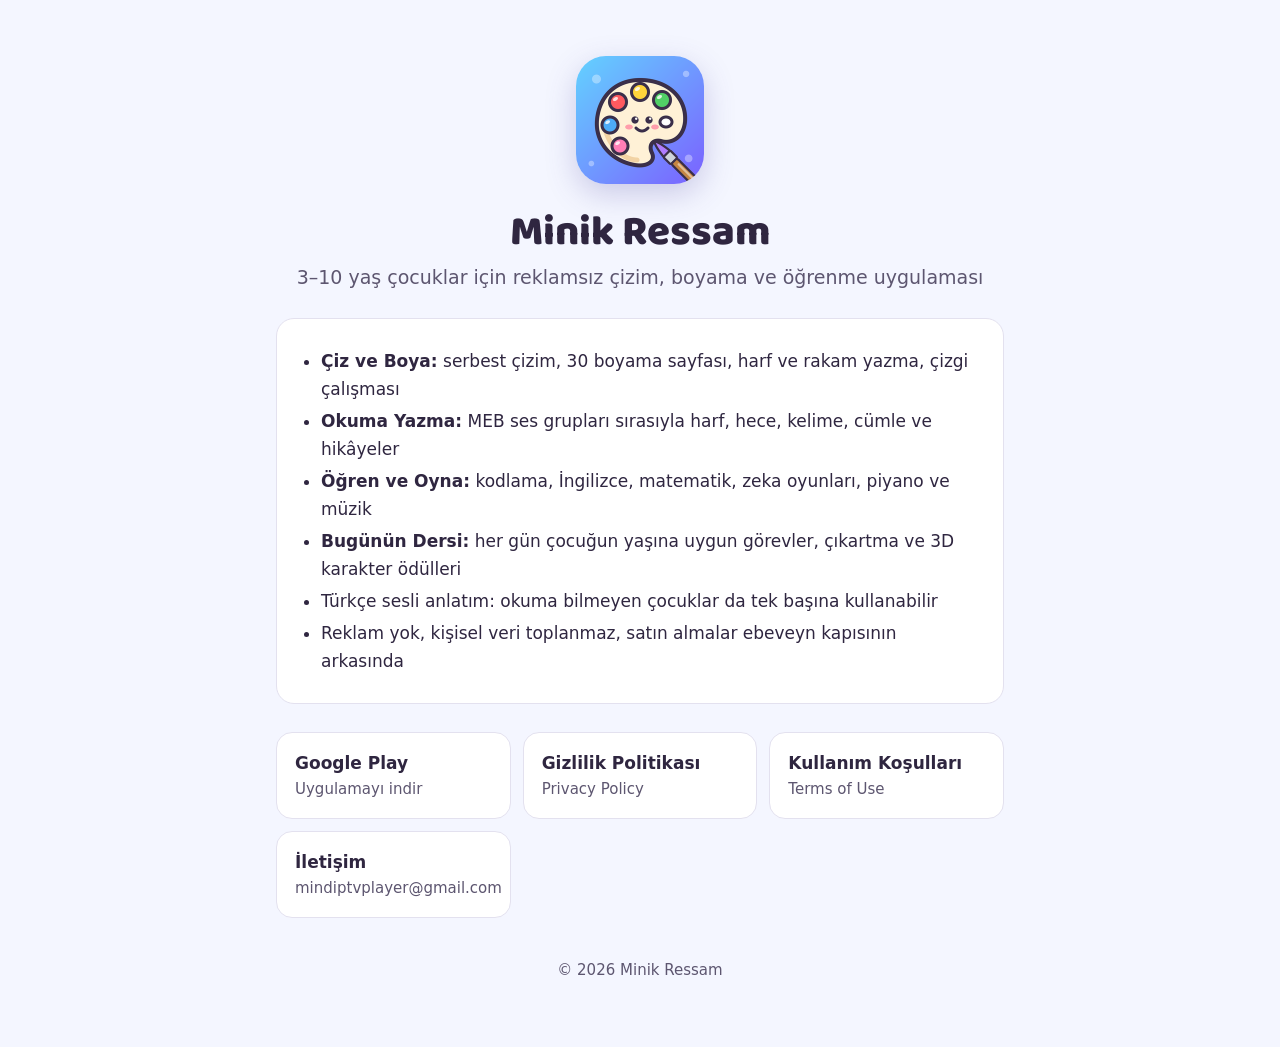
==== index.html @ 478c1c88 "Minik Ressam: gizlilik politikası, kullanım koşulları ve tanıtım sayfası" ====
<!doctype html>
<html lang="tr">
<head>
<meta charset="utf-8">
<meta name="viewport" content="width=device-width, initial-scale=1">
<title>Minik Ressam</title>
<meta name="description" content="Minik Ressam: 3–10 yaş çocuklar için reklamsız çizim, boyama, okuma yazma, kodlama, İngilizce, matematik, zeka ve müzik uygulaması.">
<link rel="icon" href="assets/favicon.png">
<link rel="stylesheet" href="assets/style.css">
</head>
<body>
<main>
  <section class="hero">
    <img src="assets/icon.png" alt="Minik Ressam simgesi">
    <h1>Minik Ressam</h1>
    <p>3–10 yaş çocuklar için reklamsız çizim, boyama ve öğrenme uygulaması</p>
  </section>

  <div class="card">
    <ul>
      <li><strong>Çiz ve Boya:</strong> serbest çizim, 30 boyama sayfası, harf ve rakam yazma, çizgi çalışması</li>
      <li><strong>Okuma Yazma:</strong> MEB ses grupları sırasıyla harf, hece, kelime, cümle ve hikâyeler</li>
      <li><strong>Öğren ve Oyna:</strong> kodlama, İngilizce, matematik, zeka oyunları, piyano ve müzik</li>
      <li><strong>Bugünün Dersi:</strong> her gün çocuğun yaşına uygun görevler, çıkartma ve 3D karakter ödülleri</li>
      <li>Türkçe sesli anlatım: okuma bilmeyen çocuklar da tek başına kullanabilir</li>
      <li>Reklam yok, kişisel veri toplanmaz, satın almalar ebeveyn kapısının arkasında</li>
    </ul>
  </div>

  <nav class="links">
    <a href="https://play.google.com/store/apps/details?id=com.hkn.birce" rel="noopener">Google Play<span>Uygulamayı indir</span></a>
    <a href="gizlilik/">Gizlilik Politikası<span>Privacy Policy</span></a>
    <a href="kullanim-kosullari/">Kullanım Koşulları<span>Terms of Use</span></a>
    <a href="mailto:mindiptvplayer@gmail.com">İletişim<span>mindiptvplayer@gmail.com</span></a>
  </nav>

  <footer>© 2026 Minik Ressam</footer>
</main>
</body>
</html>
---- assets/style.css ----
@font-face {
  font-family: "Baloo 2";
  src: url("Baloo2-ExtraBold.ttf") format("truetype");
  font-weight: 800;
  font-display: swap;
}

:root {
  --bg: #f4f6ff;
  --card: #ffffff;
  --ink: #2f2640;
  --ink-soft: #5d5670;
  --line: #e3e1ef;
  --accent: #6c63ff;
  --accent-soft: #ecebff;
  --ok: #2e9d57;
  color-scheme: light;
}

@media (prefers-color-scheme: dark) {
  :root:not([data-theme="light"]) {
    --bg: #17141f;
    --card: #221e2d;
    --ink: #f1eef8;
    --ink-soft: #b9b3c9;
    --line: #36304a;
    --accent: #a19bff;
    --accent-soft: #2d2945;
    --ok: #6fd391;
    color-scheme: dark;
  }
}

:root[data-theme="dark"] {
  --bg: #17141f;
  --card: #221e2d;
  --ink: #f1eef8;
  --ink-soft: #b9b3c9;
  --line: #36304a;
  --accent: #a19bff;
  --accent-soft: #2d2945;
  --ok: #6fd391;
  color-scheme: dark;
}

* { box-sizing: border-box; }

html { -webkit-text-size-adjust: 100%; }

body {
  margin: 0;
  background: var(--bg);
  color: var(--ink);
  font: 17px/1.65 system-ui, -apple-system, "Segoe UI", Roboto, "Noto Sans", sans-serif;
}

main {
  max-width: 760px;
  margin: 0 auto;
  padding: 32px 16px 64px;
}

header.top {
  display: flex;
  align-items: center;
  gap: 14px;
  margin-bottom: 24px;
}

header.top img {
  width: 56px;
  height: 56px;
  border-radius: 14px;
}

header.top a {
  color: inherit;
  text-decoration: none;
  font: 800 26px/1.1 "Baloo 2", system-ui, sans-serif;
}

h1, h2 {
  font-family: "Baloo 2", system-ui, sans-serif;
  font-weight: 800;
  line-height: 1.2;
}

h1 { font-size: 34px; margin: 0 0 4px; }
h2 { font-size: 22px; margin: 32px 0 8px; }

.updated { color: var(--ink-soft); margin: 0 0 24px; }

.card {
  background: var(--card);
  border: 1px solid var(--line);
  border-radius: 18px;
  padding: 20px 22px;
  margin: 16px 0;
}

.card.summary { border-color: var(--accent); background: var(--accent-soft); }

ul { padding-left: 22px; margin: 8px 0; }
li { margin: 4px 0; }

a { color: var(--accent); }

.lang {
  margin-top: 48px;
  padding-top: 8px;
  border-top: 2px dashed var(--line);
}

.hero {
  text-align: center;
  padding: 24px 0 8px;
}

.hero img {
  width: 128px;
  height: 128px;
  border-radius: 30px;
  box-shadow: 0 10px 30px rgba(80, 70, 160, .25);
}

.hero h1 { font-size: 42px; margin-top: 16px; }
.hero p { color: var(--ink-soft); font-size: 19px; margin: 4px 0 0; }

.links {
  display: grid;
  grid-template-columns: repeat(auto-fit, minmax(200px, 1fr));
  gap: 12px;
  margin: 28px 0;
}

.links a {
  display: block;
  background: var(--card);
  border: 1px solid var(--line);
  border-radius: 16px;
  padding: 16px 18px;
  text-decoration: none;
  color: var(--ink);
  font-weight: 600;
}

.links a span { display: block; color: var(--ink-soft); font-weight: 400; font-size: 15px; }

footer {
  color: var(--ink-soft);
  font-size: 15px;
  margin-top: 40px;
  text-align: center;
}
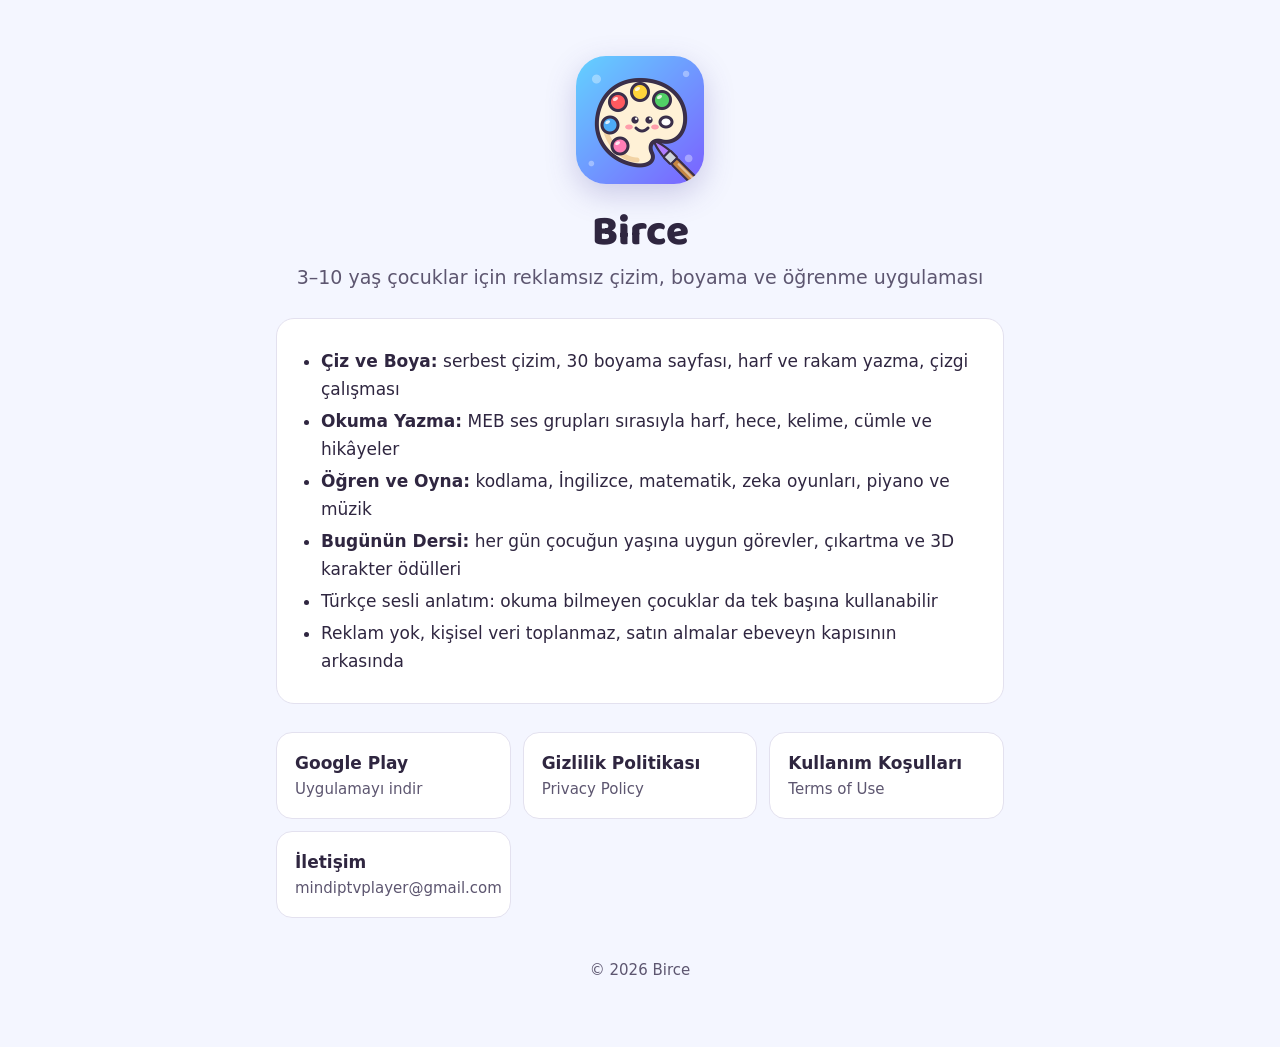
==== commit 5c60b4f5: "Uygulamanın adı Birce oldu" ====
--- a/index.html
+++ b/index.html
@@ -3,16 +3,16 @@
 <head>
 <meta charset="utf-8">
 <meta name="viewport" content="width=device-width, initial-scale=1">
-<title>Minik Ressam</title>
-<meta name="description" content="Minik Ressam: 3–10 yaş çocuklar için reklamsız çizim, boyama, okuma yazma, kodlama, İngilizce, matematik, zeka ve müzik uygulaması.">
+<title>Birce</title>
+<meta name="description" content="Birce: 3–10 yaş çocuklar için reklamsız çizim, boyama, okuma yazma, kodlama, İngilizce, matematik, zeka ve müzik uygulaması.">
 <link rel="icon" href="assets/favicon.png">
 <link rel="stylesheet" href="assets/style.css">
 </head>
 <body>
 <main>
   <section class="hero">
-    <img src="assets/icon.png" alt="Minik Ressam simgesi">
-    <h1>Minik Ressam</h1>
+    <img src="assets/icon.png" alt="Birce simgesi">
+    <h1>Birce</h1>
     <p>3–10 yaş çocuklar için reklamsız çizim, boyama ve öğrenme uygulaması</p>
   </section>
 
@@ -34,7 +34,7 @@
     <a href="mailto:mindiptvplayer@gmail.com">İletişim<span>mindiptvplayer@gmail.com</span></a>
   </nav>
 
-  <footer>© 2026 Minik Ressam</footer>
+  <footer>© 2026 Birce</footer>
 </main>
 </body>
 </html>
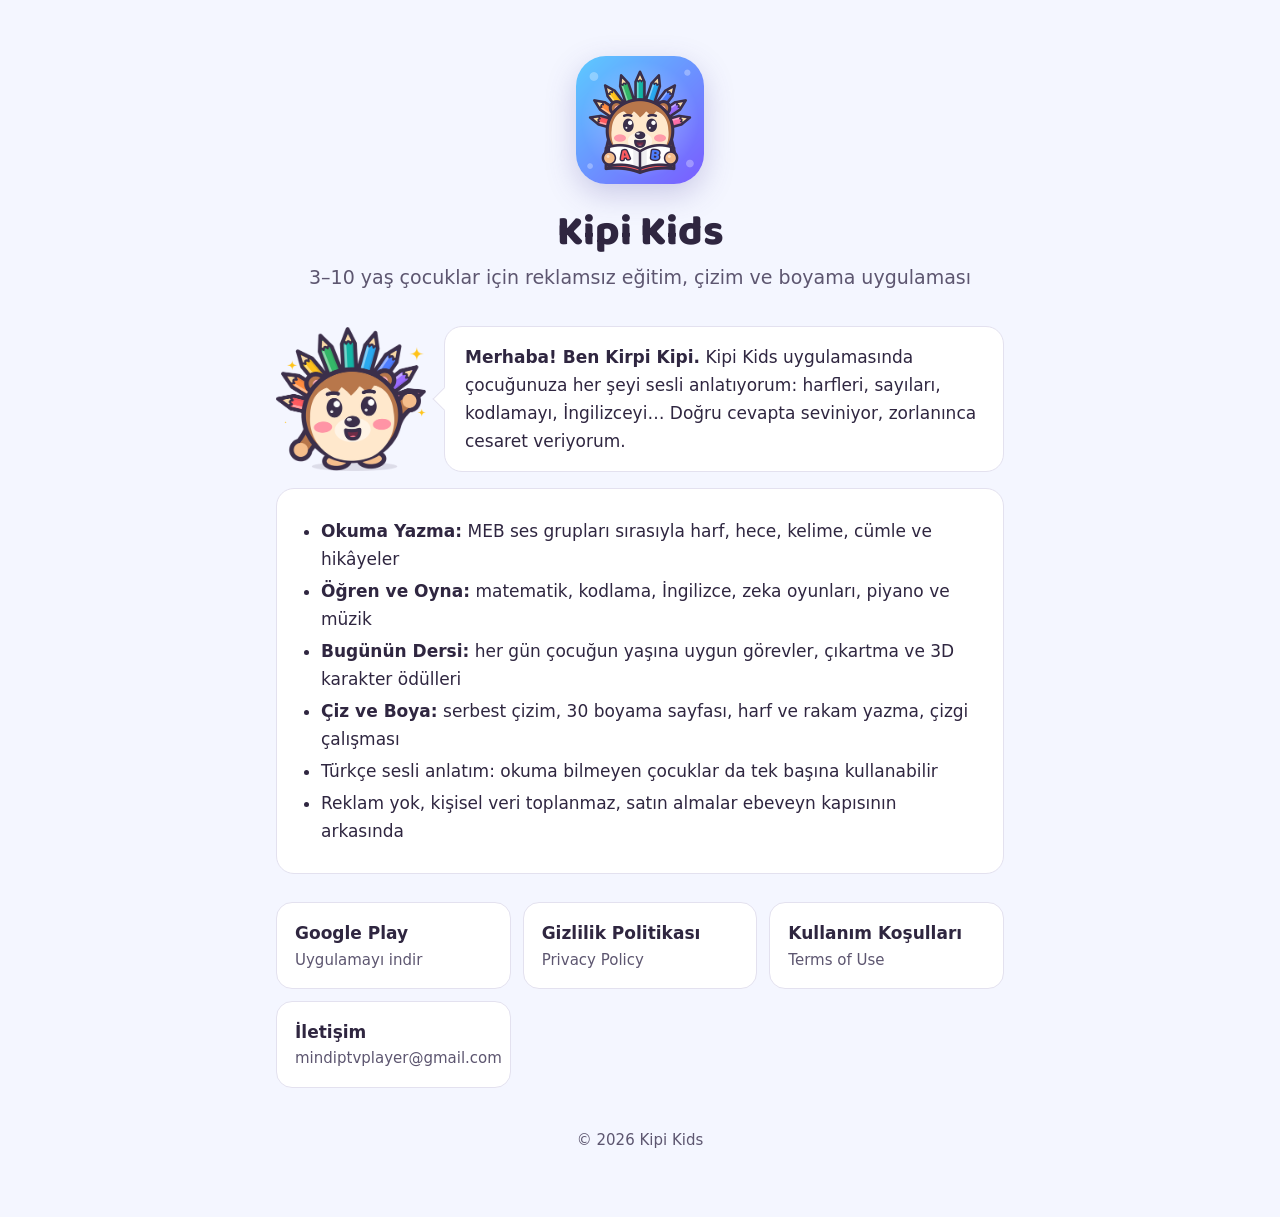
==== commit d8b4c612: "Uygulamanın adı Kipi Kids oldu; rehberi Kirpi Kipi Yeni simge (elinde ABC kitabıyla kalem dikenli ki" ====
--- a/index.html
+++ b/index.html
@@ -3,25 +3,31 @@
 <head>
 <meta charset="utf-8">
 <meta name="viewport" content="width=device-width, initial-scale=1">
-<title>Birce</title>
-<meta name="description" content="Birce: 3–10 yaş çocuklar için reklamsız çizim, boyama, okuma yazma, kodlama, İngilizce, matematik, zeka ve müzik uygulaması.">
+<title>Kipi Kids</title>
+<meta name="description" content="Kipi Kids: 3–10 yaş çocuklar için reklamsız eğitim uygulaması. Okuma yazma, matematik, kodlama, İngilizce, zeka oyunları, çizim, boyama ve müzik; rehberi Kirpi Kipi.">
 <link rel="icon" href="assets/favicon.png">
 <link rel="stylesheet" href="assets/style.css">
 </head>
 <body>
 <main>
   <section class="hero">
-    <img src="assets/icon.png" alt="Birce simgesi">
-    <h1>Birce</h1>
-    <p>3–10 yaş çocuklar için reklamsız çizim, boyama ve öğrenme uygulaması</p>
+    <img src="assets/icon.png" alt="Kipi Kids simgesi">
+    <h1>Kipi Kids</h1>
+    <p>3–10 yaş çocuklar için reklamsız eğitim, çizim ve boyama uygulaması</p>
+  </section>
+
+  <section class="mascot">
+    <img src="assets/kipi.png" width="360" height="347" alt="El sallayan, dikenleri renkli kalemlerden kirpi Kipi">
+    <p class="bubble"><strong>Merhaba! Ben Kirpi Kipi.</strong> Kipi Kids uygulamasında çocuğunuza her şeyi sesli
+    anlatıyorum: harfleri, sayıları, kodlamayı, İngilizceyi… Doğru cevapta seviniyor, zorlanınca cesaret veriyorum.</p>
   </section>
 
   <div class="card">
     <ul>
+      <li><strong>Okuma Yazma:</strong> MEB ses grupları sırasıyla harf, hece, kelime, cümle ve hikâyeler</li>
+      <li><strong>Öğren ve Oyna:</strong> matematik, kodlama, İngilizce, zeka oyunları, piyano ve müzik</li>
+      <li><strong>Bugünün Dersi:</strong> her gün çocuğun yaşına uygun görevler, çıkartma ve 3D karakter ödülleri</li>
       <li><strong>Çiz ve Boya:</strong> serbest çizim, 30 boyama sayfası, harf ve rakam yazma, çizgi çalışması</li>
-      <li><strong>Okuma Yazma:</strong> MEB ses grupları sırasıyla harf, hece, kelime, cümle ve hikâyeler</li>
-      <li><strong>Öğren ve Oyna:</strong> kodlama, İngilizce, matematik, zeka oyunları, piyano ve müzik</li>
-      <li><strong>Bugünün Dersi:</strong> her gün çocuğun yaşına uygun görevler, çıkartma ve 3D karakter ödülleri</li>
       <li>Türkçe sesli anlatım: okuma bilmeyen çocuklar da tek başına kullanabilir</li>
       <li>Reklam yok, kişisel veri toplanmaz, satın almalar ebeveyn kapısının arkasında</li>
     </ul>
@@ -34,7 +40,7 @@
     <a href="mailto:mindiptvplayer@gmail.com">İletişim<span>mindiptvplayer@gmail.com</span></a>
   </nav>
 
-  <footer>© 2026 Birce</footer>
+  <footer>© 2026 Kipi Kids</footer>
 </main>
 </body>
 </html>
--- a/assets/style.css
+++ b/assets/style.css
@@ -152,3 +152,45 @@
   margin-top: 40px;
   text-align: center;
 }
+
+.mascot {
+  display: flex;
+  align-items: center;
+  gap: 18px;
+  margin: 24px 0 8px;
+}
+
+.mascot img {
+  flex: none;
+  width: 150px;
+  height: auto;
+}
+
+.bubble {
+  position: relative;
+  margin: 0;
+  background: var(--card);
+  border: 1px solid var(--line);
+  border-radius: 18px;
+  padding: 16px 20px;
+}
+
+/* Konuşma balonunun Kipi'ye bakan ucu. */
+.bubble::before {
+  content: "";
+  position: absolute;
+  left: -9px;
+  top: 50%;
+  width: 16px;
+  height: 16px;
+  background: var(--card);
+  border-left: 1px solid var(--line);
+  border-bottom: 1px solid var(--line);
+  transform: translateY(-50%) rotate(45deg);
+}
+
+@media (max-width: 520px) {
+  .mascot { flex-direction: column; text-align: center; }
+  .mascot img { width: 130px; }
+  .bubble::before { left: 50%; top: -9px; transform: translateX(-50%) rotate(135deg); }
+}
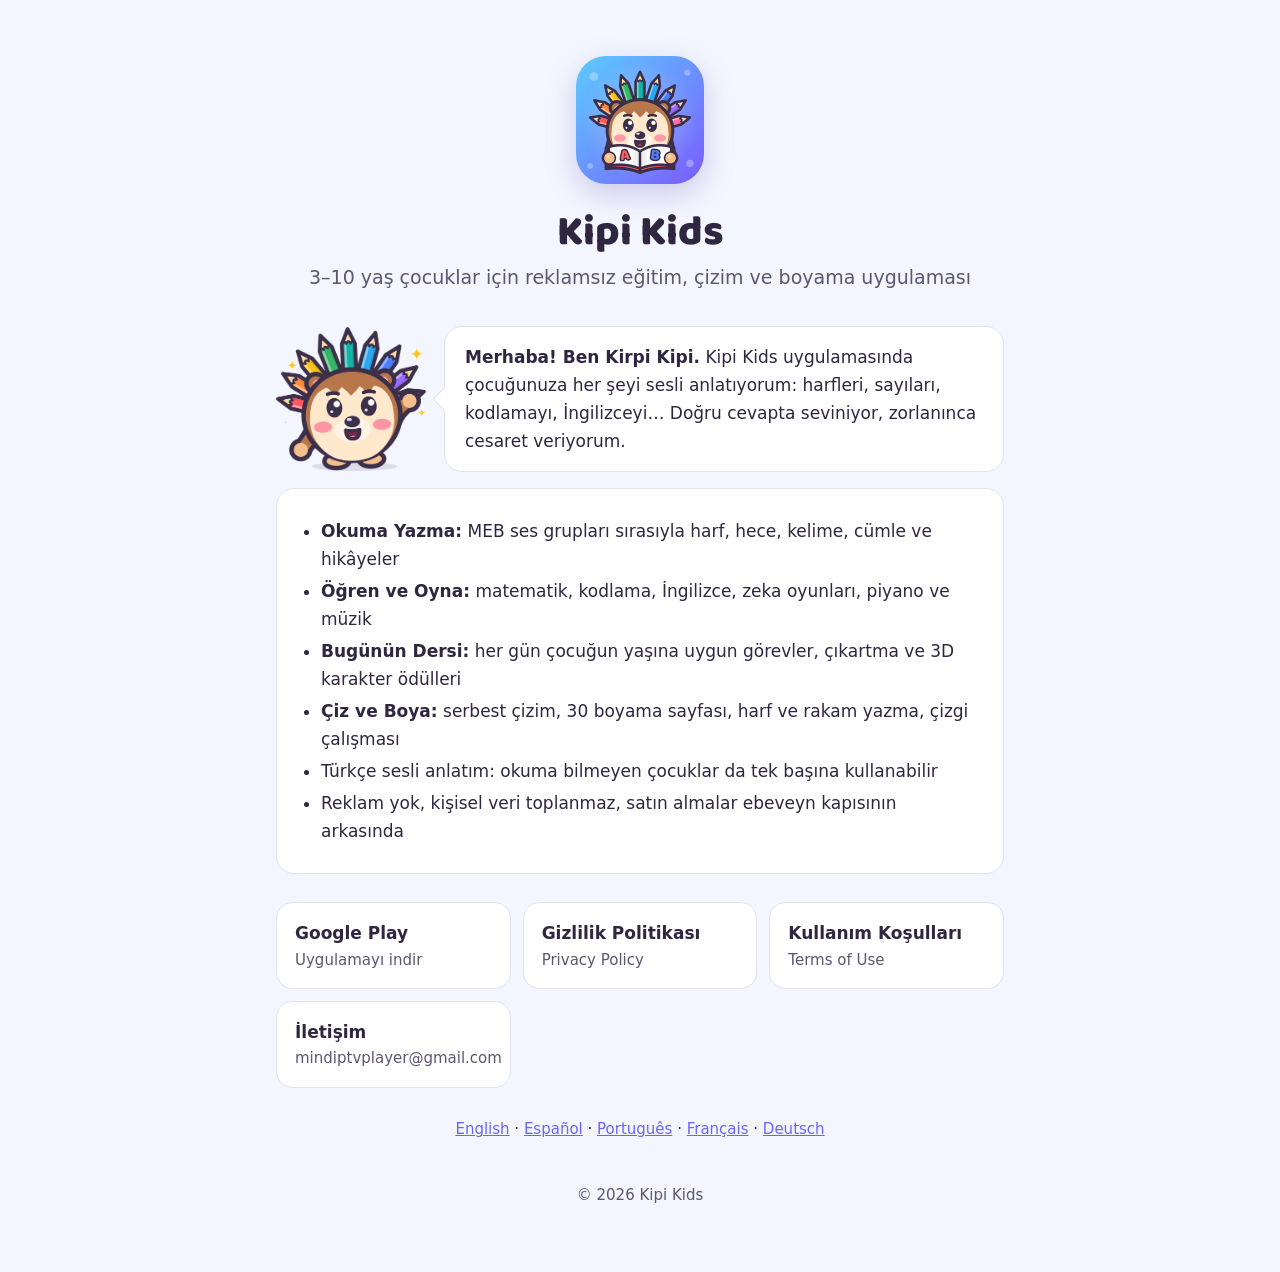
==== commit 94a33932: "İngilizce, İspanyolca, Portekizce, Fransızca ve Almanca gizlilik politikası ve kullanım koşulları Co" ====
--- a/index.html
+++ b/index.html
@@ -40,6 +40,8 @@
     <a href="mailto:mindiptvplayer@gmail.com">İletişim<span>mindiptvplayer@gmail.com</span></a>
   </nav>
 
+  <p class="langs"><a href="en/privacy/" lang="en">English</a> · <a href="es/privacidad/" lang="es">Español</a> · <a href="pt/privacidade/" lang="pt">Português</a> · <a href="fr/confidentialite/" lang="fr">Français</a> · <a href="de/datenschutz/" lang="de">Deutsch</a></p>
+
   <footer>© 2026 Kipi Kids</footer>
 </main>
 </body>
--- a/assets/style.css
+++ b/assets/style.css
@@ -194,3 +194,10 @@
   .mascot img { width: 130px; }
   .bubble::before { left: 50%; top: -9px; transform: translateX(-50%) rotate(135deg); }
 }
+
+.langs {
+  margin-top: 28px;
+  text-align: center;
+  font-size: 15px;
+  line-height: 1.8;
+}
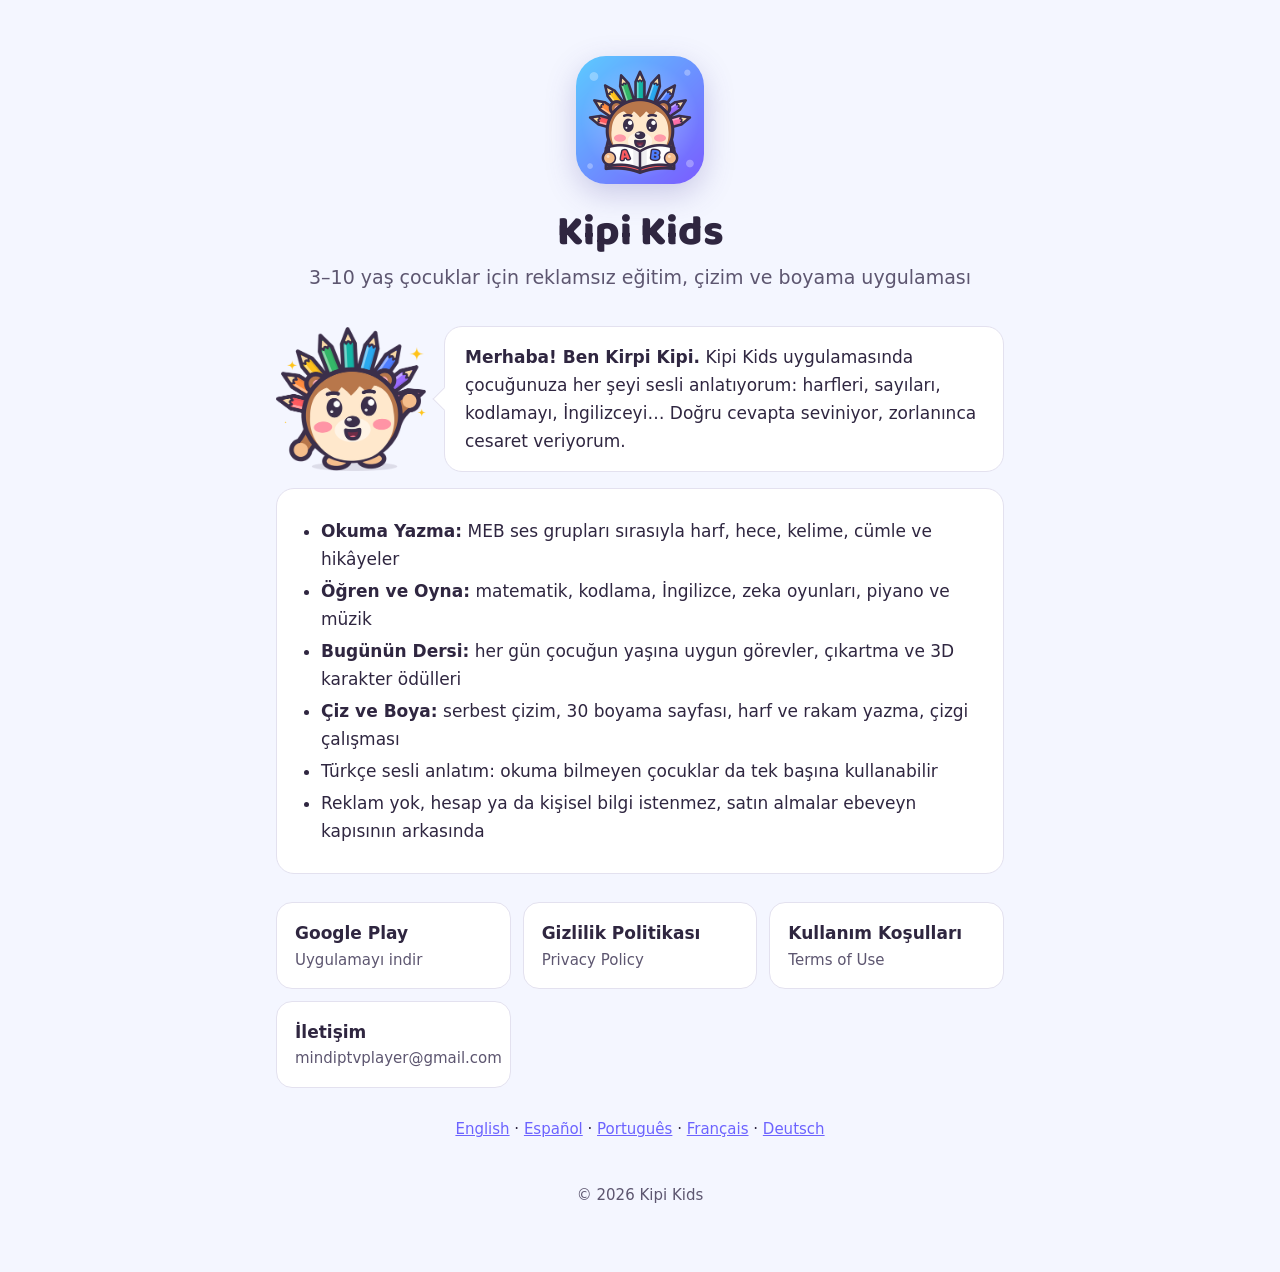
==== commit b3d4a54a: "Ücretsiz sürüm kaydı (Firebase, geri çözülemez cihaz kodu): 7 dilde gizlilik ve koşullar Co-Authored" ====
--- a/index.html
+++ b/index.html
@@ -29,7 +29,7 @@
       <li><strong>Bugünün Dersi:</strong> her gün çocuğun yaşına uygun görevler, çıkartma ve 3D karakter ödülleri</li>
       <li><strong>Çiz ve Boya:</strong> serbest çizim, 30 boyama sayfası, harf ve rakam yazma, çizgi çalışması</li>
       <li>Türkçe sesli anlatım: okuma bilmeyen çocuklar da tek başına kullanabilir</li>
-      <li>Reklam yok, kişisel veri toplanmaz, satın almalar ebeveyn kapısının arkasında</li>
+      <li>Reklam yok, hesap ya da kişisel bilgi istenmez, satın almalar ebeveyn kapısının arkasında</li>
     </ul>
   </div>
 
